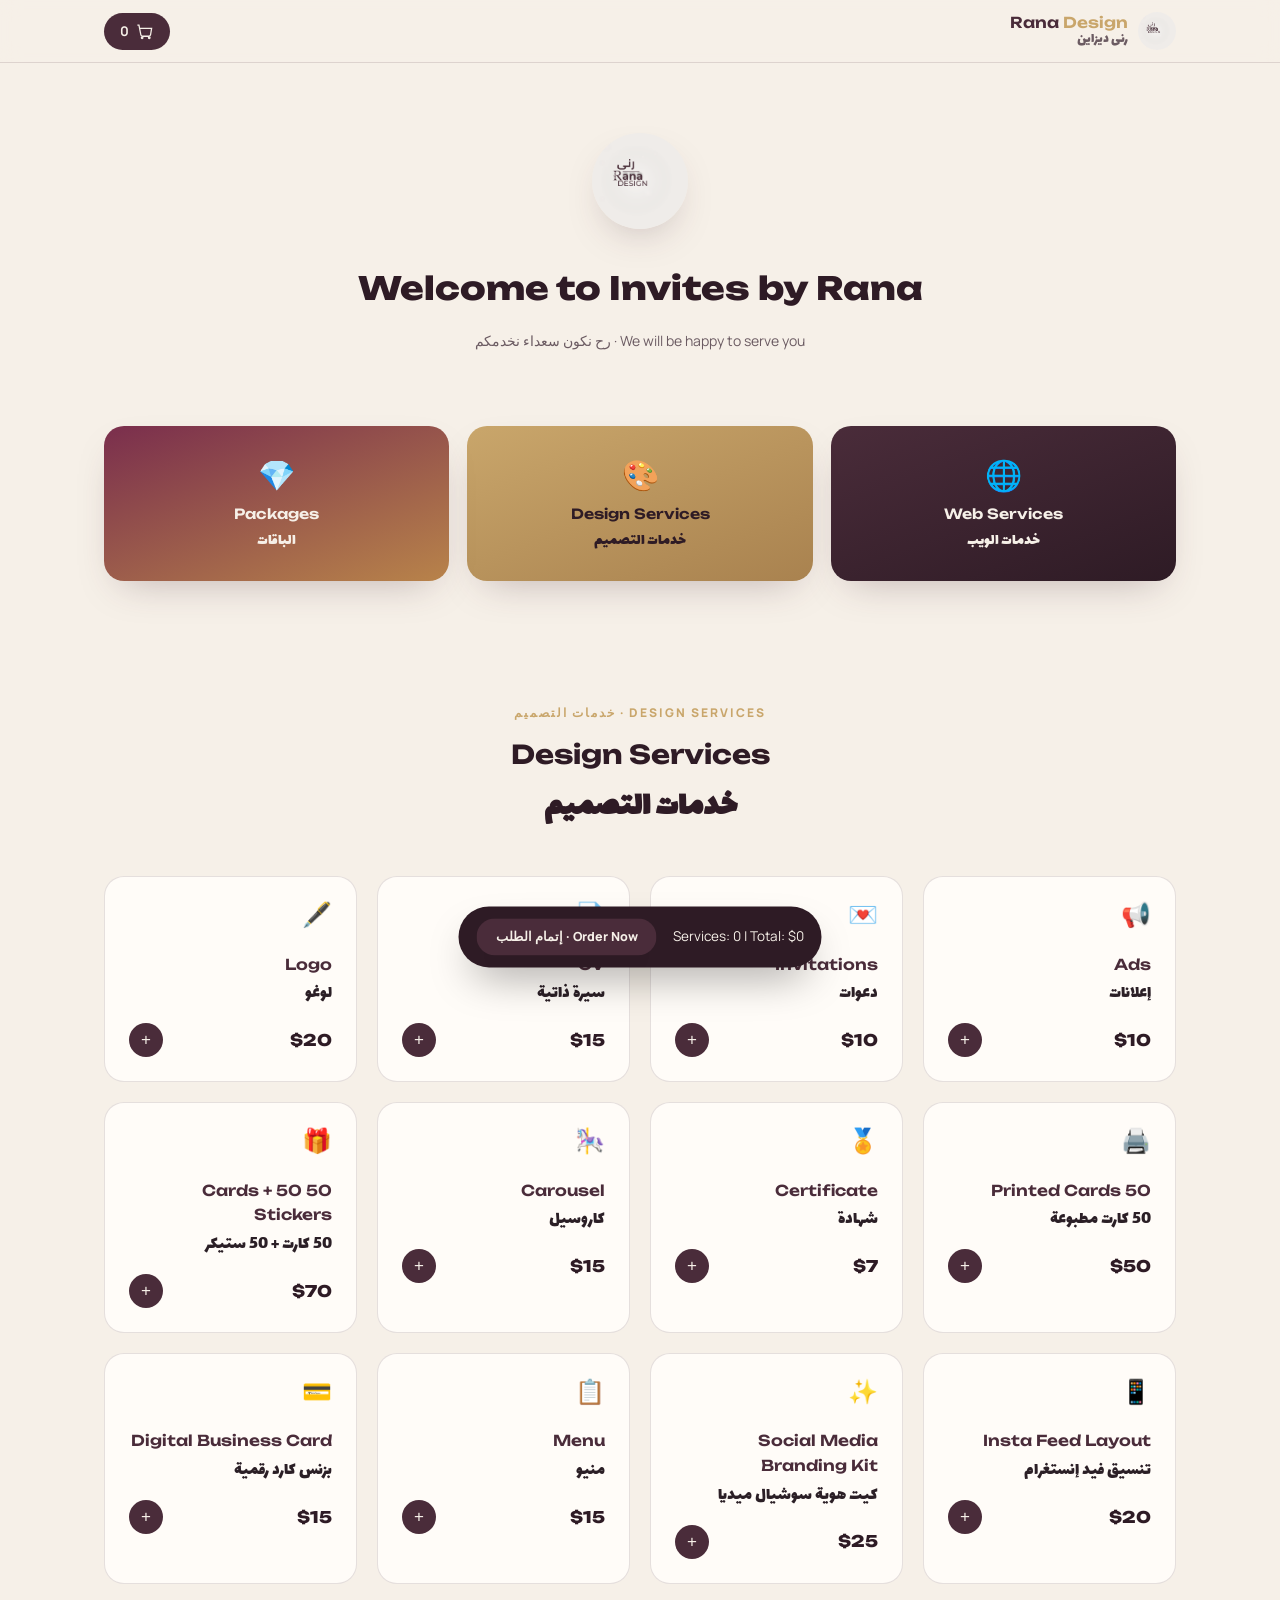
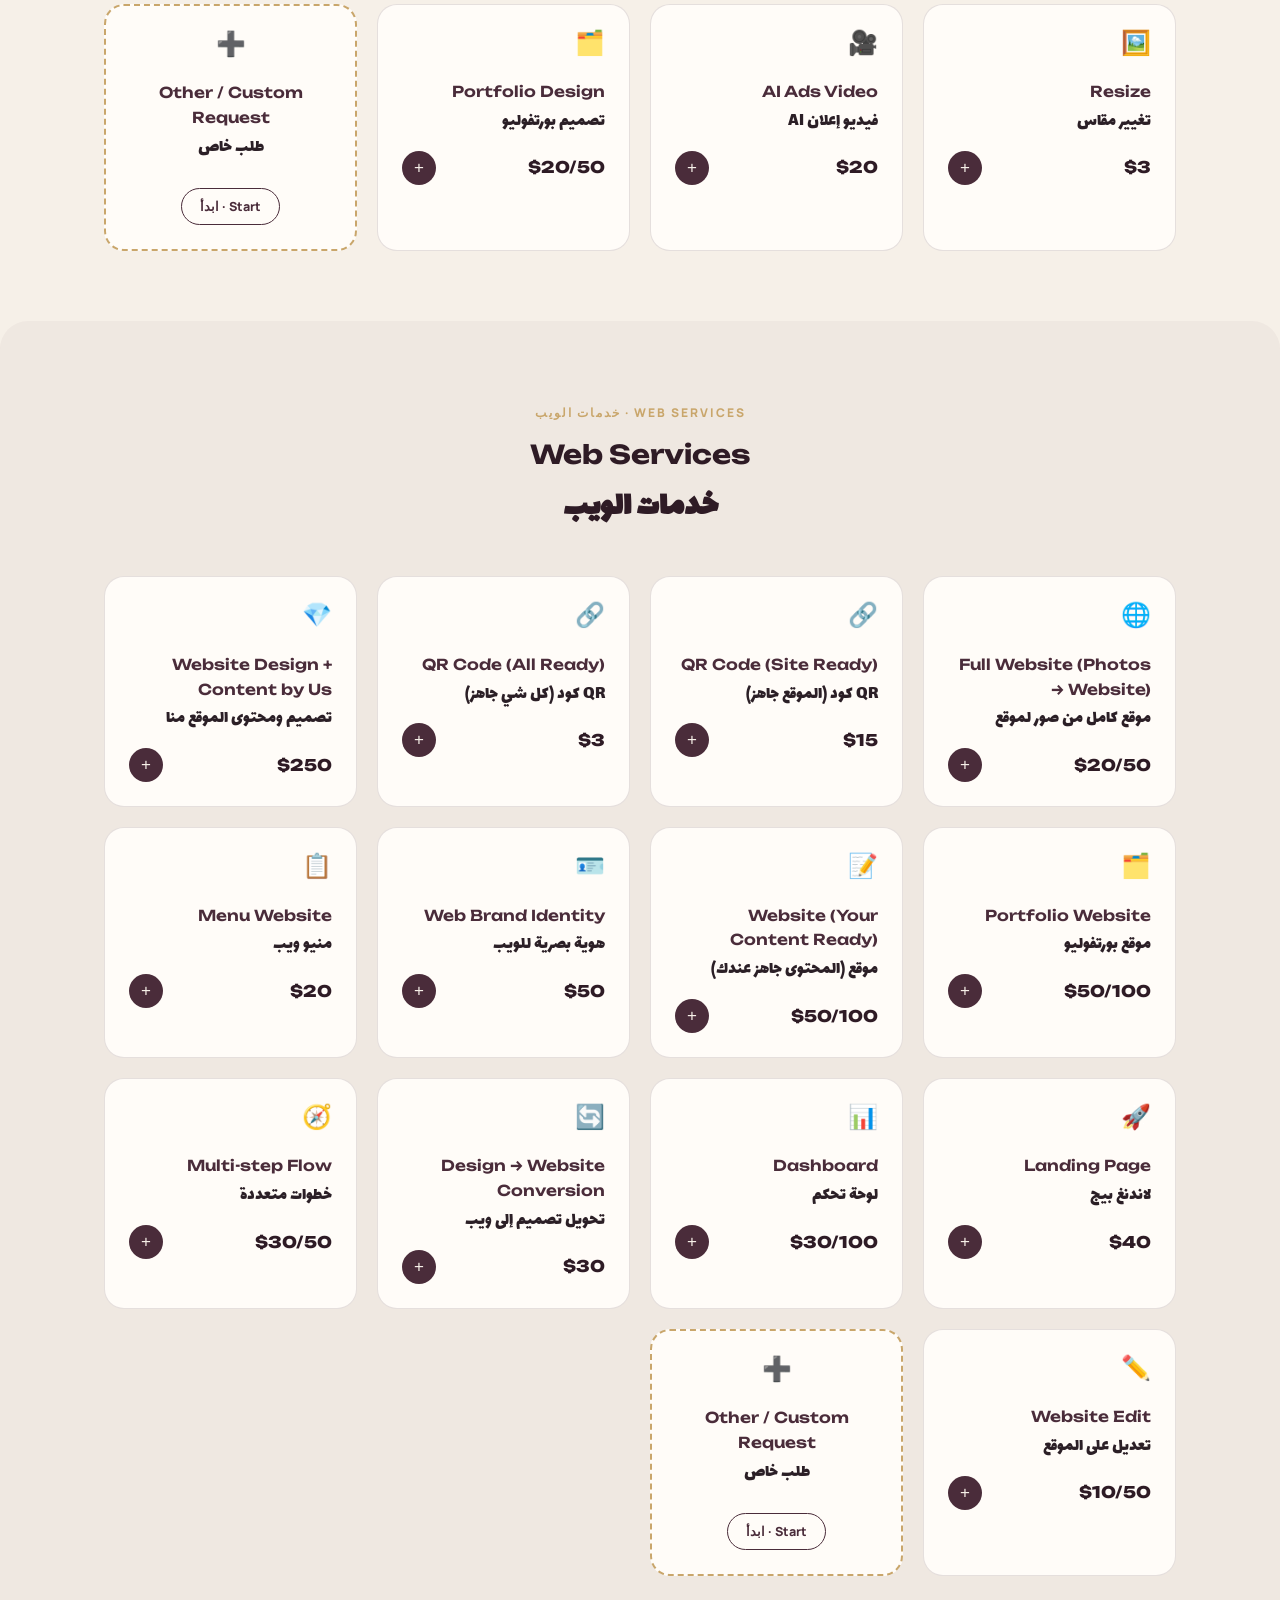
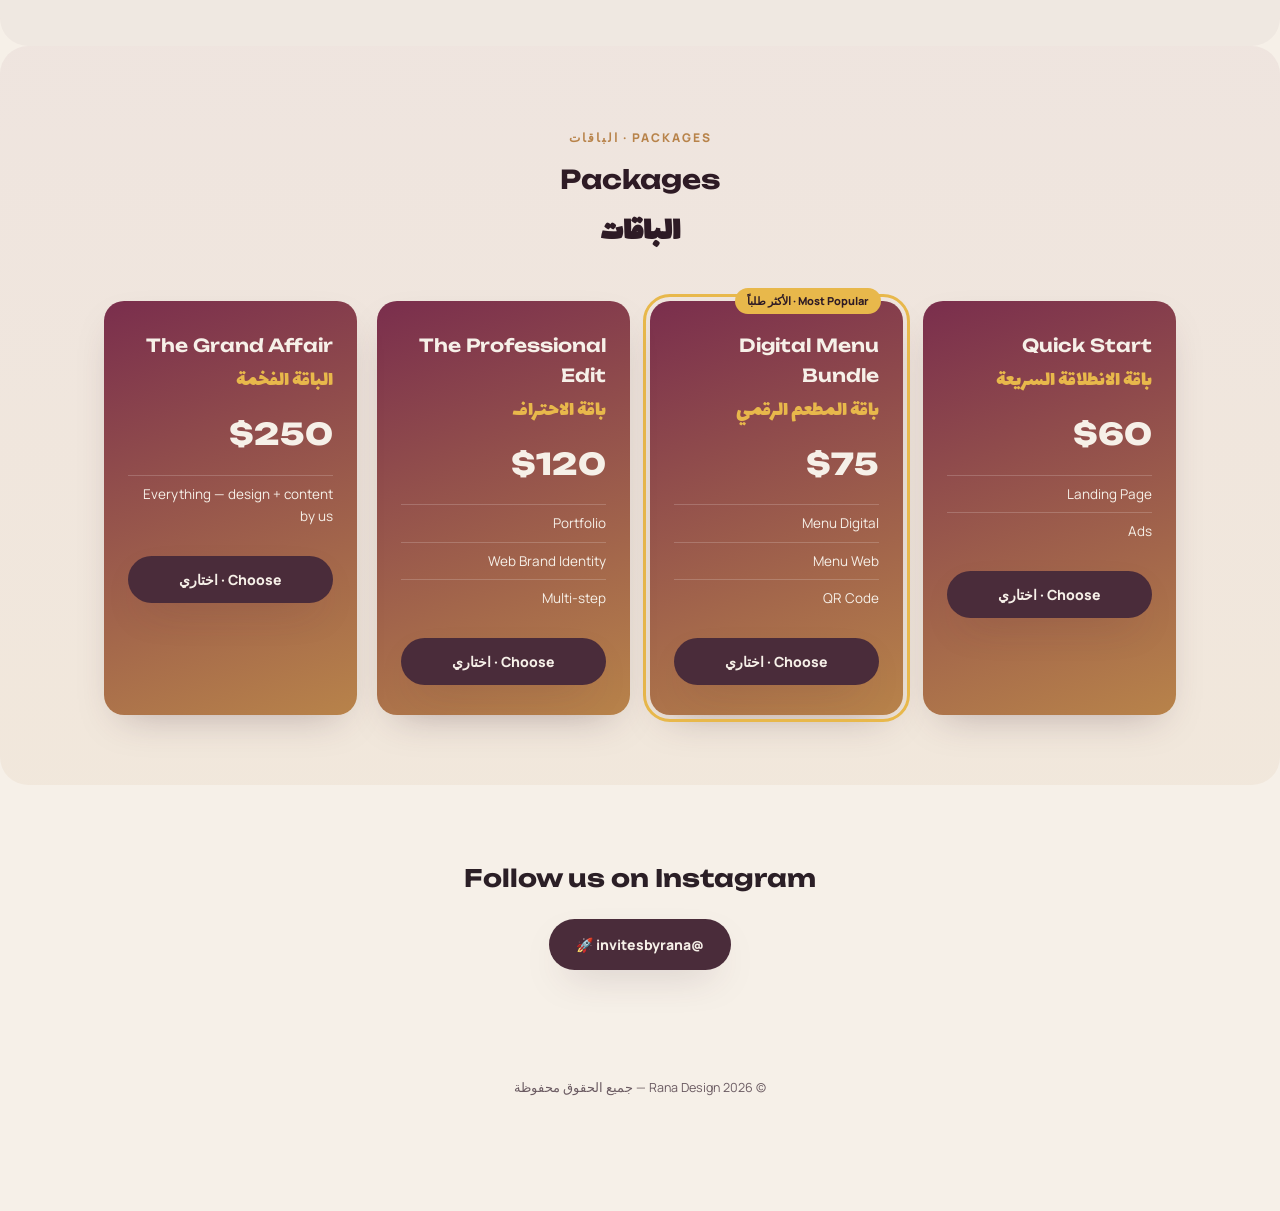
==== index.html @ 8f94059b "Add files via upload" ====
<!DOCTYPE html>
<html lang="ar" dir="rtl">
<head>
<meta charset="UTF-8">
<meta name="viewport" content="width=device-width, initial-scale=1.0">
<title>Rana Design | تصميم وتطوير ويب</title>
<link rel="preconnect" href="https://fonts.googleapis.com">
<link href="https://fonts.googleapis.com/css2?family=Unbounded:wght@400;600;800&family=Manrope:wght@400;600;800&family=Lalezar&family=Tajawal:wght@400;500;700;800&display=swap" rel="stylesheet">
<link rel="stylesheet" href="style.css">
</head>
<body>

<!-- ================= SPLASH INTRO ================= -->
<div class="splash" id="splash">
  <img src="logo.png" alt="Rana Design" class="splash-logo">
  <div class="splash-text">
    <p class="splash-en">Welcome to Invites by Rana</p>
    <p class="splash-sub">We will be happy to serve you · رح نكون سعداء نخدمكم</p>
  </div>
</div>

<!-- ================= HEADER ================= -->
<header class="site-header">
  <div class="wrap header-inner">
    <div class="brand">
      <img src="logo.png" alt="logo" class="brand-logo">
      <div class="brand-text">
        <span class="brand-en">Rana <em>Design</em></span>
        <span class="brand-ar">رنى ديزاين</span>
      </div>
    </div>
    <button class="cart-btn" id="cartBtn" aria-label="cart">
      <svg viewBox="0 0 24 24" width="19" height="19" fill="none" stroke="currentColor" stroke-width="1.6"><path d="M3 4h2l2.4 12.4a2 2 0 002 1.6h8.2a2 2 0 002-1.6L21 8H6"/><circle cx="9" cy="20" r="1"/><circle cx="18" cy="20" r="1"/></svg>
      <span id="cartCount">0</span>
    </button>
  </div>
</header>

<!-- ================= HERO ================= -->
<section class="hero">
  <div class="wrap hero-inner">
    <img src="logo.png" alt="Rana Design" class="hero-logo">
    <p class="hero-en">Welcome to Invites by Rana</p>
    <p class="hero-tagline">We will be happy to serve you · رح نكون سعداء نخدمكم</p>
  </div>
</section>

<!-- ================= 3-WAY QUICK NAV ================= -->
<section class="quicknav">
  <div class="wrap quicknav-grid">
    <button class="quicknav-card qn-web" data-target="web">
      <span class="qn-icon">🌐</span>
      <span class="qn-en">Web Services</span>
      <span class="qn-ar">خدمات الويب</span>
    </button>
    <button class="quicknav-card qn-design" data-target="designs">
      <span class="qn-icon">🎨</span>
      <span class="qn-en">Design Services</span>
      <span class="qn-ar">خدمات التصميم</span>
    </button>
    <button class="quicknav-card qn-packages" data-target="packages">
      <span class="qn-icon">💎</span>
      <span class="qn-en">Packages</span>
      <span class="qn-ar">الباقات</span>
    </button>
  </div>
</section>

<!-- ================= DESIGN SERVICES ================= -->
<section class="section" id="designs">
  <div class="wrap">
    <div class="section-head">
      <p class="eyebrow">Design Services · خدمات التصميم</p>
      <h2 class="en">Design Services</h2>
      <h2 class="ar">خدمات التصميم</h2>
    </div>
    <div class="grid grid-cards" id="designsGrid"></div>
  </div>
</section>

<!-- ================= WEB SERVICES ================= -->
<section class="section section-alt" id="web">
  <div class="wrap">
    <div class="section-head">
      <p class="eyebrow">Web Services · خدمات الويب</p>
      <h2 class="en">Web Services</h2>
      <h2 class="ar">خدمات الويب</h2>
    </div>
    <div class="grid grid-cards" id="webGrid"></div>
  </div>
</section>

<!-- ================= PACKAGES ================= -->
<section class="section section-packages" id="packages">
  <div class="wrap">
    <div class="section-head packages-head">
      <p class="eyebrow eyebrow-gold">Packages · الباقات</p>
      <h2 class="en">Packages</h2>
      <h2 class="ar">الباقات</h2>
    </div>
    <div class="grid grid-packages" id="packagesGrid"></div>
  </div>
</section>

<!-- ================= INSTAGRAM CTA ================= -->
<section class="section insta-cta">
  <div class="wrap insta-inner">
    <h2 class="en">Follow us on Instagram</h2>
    <a href="https://instagram.com/invitesbyrana" target="_blank" rel="noopener" class="btn btn-primary">@invitesbyrana 🚀</a>
  </div>
</section>

<footer class="site-footer">
  <div class="wrap">
    <p>© 2026 Rana Design — جميع الحقوق محفوظة</p>
  </div>
</footer>

<!-- ================= FLOATING CART BAR ================= -->
<div class="cart-bar" id="cartBar">
  <span id="cartBarText">Services: 0 | Total: $0</span>
  <button class="btn btn-primary btn-sm" id="checkoutOpenBtn">Order Now · إتمام الطلب</button>
</div>

<!-- ================= MULTI-STEP MODAL ================= -->
<div class="modal-overlay" id="modalOverlay">
  <div class="modal">
    <button class="modal-close" id="modalClose" aria-label="close">×</button>

    <div class="modal-head">
      <h3 class="en">Complete your order</h3>
      <h3 class="ar">إتمام الطلب</h3>
    </div>

    <div class="progress-track"><div class="progress-fill" id="progressFill"></div></div>
    <div class="steps-indicator" id="stepsIndicator">
      <span class="step-dot active" data-step="1">1</span>
      <span class="step-dot" data-step="2">2</span>
      <span class="step-dot" data-step="3">3</span>
      <span class="step-dot" data-step="4">4</span>
    </div>

    <div class="step-viewport">
      <!-- STEP 1 : NAME -->
      <div class="step-panel active" data-panel="1">
        <label><span class="en">Full Name</span><span class="ar">الاسم الكامل</span></label>
        <input type="text" id="custName" placeholder="Your name · اسمك">
        <label><span class="en">Phone Number</span><span class="ar">رقم الهاتف</span></label>
        <input type="tel" id="custPhone" placeholder="03 123 456">
        <div class="step-actions"><span></span><button class="btn btn-primary" data-next="2">Next · التالي</button></div>
      </div>

      <!-- STEP 2 : DETAILS -->
      <div class="step-panel" data-panel="2">
        <label><span class="en">What do you need?</span><span class="ar">شو بدك بالضبط؟</span></label>
        <textarea id="custDetails" rows="4" placeholder="Tell me more about your order... · احكيلي أكتر عن طلبك..."></textarea>
        <div class="step-actions"><button class="btn btn-outline" data-prev="1">Back · السابق</button><button class="btn btn-primary" data-next="3">Next · التالي</button></div>
      </div>

      <!-- STEP 3 : PAYMENT -->
      <div class="step-panel" data-panel="3">
        <label><span class="en">Payment Method</span><span class="ar">طريقة الدفع</span></label>
        <div class="pay-options">
          <label class="pay-opt"><input type="radio" name="pay" value="Wish Money" checked><span>Wish Money · ويش موني</span></label>
          <label class="pay-opt"><input type="radio" name="pay" value="Cash"><span>Cash · كاش</span></label>
        </div>
        <div class="step-actions"><button class="btn btn-outline" data-prev="2">Back · السابق</button><button class="btn btn-primary" data-next="4">Next · التالي</button></div>
      </div>

      <!-- STEP 4 : CONFIRM -->
      <div class="step-panel" data-panel="4">
        <div class="confirm-box">
          <div class="confirm-check">✓</div>
          <p class="en">Your order is ready!</p>
          <p class="ar">تم تجهيز طلبك بنجاح!</p>
          <p class="confirm-sub">Tap below to send your order details via WhatsApp · اضغط تحت لإرسال التفاصيل عبر واتساب</p>
        </div>
        <div class="step-actions"><button class="btn btn-outline" data-prev="3">Back · السابق</button>
          <button class="btn btn-whatsapp" id="sendWhatsapp">Send to WhatsApp · إرسال 🚀</button>
        </div>
      </div>
    </div>
  </div>
</div>

<script src="script.js"></script>
</body>
</html>
---- style.css ----
/* ============================================================
   DESIGN TOKENS
   ============================================================ */
:root {
  --plum: #4A2C3A;
  --plum-deep: #2E1B25;
  --cream: #F6F0E8;          /* single background for the whole site */
  --cream-card: #FFFCF8;
  --gold: #C9A66B;
  --gold-bright: #E8B84B;
  --ink: #2B1F26;
  --ink-soft: #6B5B62;
  --line: rgba(74, 44, 58, 0.14);

  /* packages get a jewel-tone identity, distinct from web/design */
  --pkg-a: #7A2E4D;
  --pkg-b: #B8834A;

  --font-en-display: 'Unbounded', sans-serif;
  --font-ar-display: 'Lalezar', sans-serif;
  --font-en-body: 'Manrope', sans-serif;
  --font-ar-body: 'Tajawal', sans-serif;

  --radius: 20px;
  --shadow: 0 16px 40px -18px rgba(74, 44, 58, 0.35);
}

* { box-sizing: border-box; }
html { scroll-behavior: smooth; }

body {
  margin: 0;
  background: var(--cream);
  color: var(--ink);
  font-family: var(--font-ar-body), var(--font-en-body);
  line-height: 1.65;
  -webkit-font-smoothing: antialiased;
  overflow-x: hidden;
}

.wrap { max-width: 1120px; margin: 0 auto; padding: 0 24px; }

/* dual language helper: EN styled with EN display font, AR with AR display font */
.en { font-family: var(--font-en-display); }
.ar { font-family: var(--font-ar-display); }

/* ============================================================
   SPLASH INTRO ANIMATION
   ============================================================ */
.splash {
  position: fixed; inset: 0; z-index: 999;
  background: radial-gradient(circle at 50% 40%, var(--plum) 0%, var(--plum-deep) 100%);
  display: flex; flex-direction: column; align-items: center; justify-content: center;
  gap: 28px;
  animation: splashOut 0.8s ease 2.6s forwards;
}
.splash-logo {
  width: 120px; height: 120px; object-fit: contain;
  border-radius: 50%;
  background: var(--cream);
  padding: 14px;
  animation: splashLogoIn 1s cubic-bezier(.2,.9,.3,1.3) both;
  box-shadow: 0 0 0 8px rgba(201,166,107,0.15);
}
.splash-text { text-align: center; }
.splash-en {
  font-family: var(--font-en-display); font-weight: 600; font-size: 22px;
  color: var(--cream); margin: 0 0 8px;
  opacity: 0; animation: splashTextIn .8s ease .6s forwards;
}
.splash-ar {
  font-family: var(--font-ar-display); font-size: 28px;
  color: var(--gold-bright); margin: 0 0 10px;
  opacity: 0; animation: splashTextIn .8s ease .9s forwards;
}
.splash-sub {
  font-family: var(--font-en-body); font-size: 13px; letter-spacing: 0.5px;
  color: rgba(246,240,232,0.75); margin: 0;
  opacity: 0; animation: splashTextIn .8s ease 1.2s forwards;
}
@keyframes splashLogoIn { from { opacity: 0; transform: scale(.4) rotate(-15deg);} to { opacity: 1; transform: scale(1) rotate(0);} }
@keyframes splashTextIn { from { opacity: 0; transform: translateY(14px);} to { opacity: 1; transform: translateY(0);} }
@keyframes splashOut { to { opacity: 0; visibility: hidden; pointer-events: none; } }

/* ============================================================
   HEADER
   ============================================================ */
.site-header {
  position: sticky; top: 0; z-index: 40;
  background: rgba(246,240,232,0.88);
  backdrop-filter: blur(10px);
  border-bottom: 1px solid var(--line);
}
.header-inner { display: flex; align-items: center; justify-content: space-between; padding: 12px 24px; }
.brand { display: flex; align-items: center; gap: 10px; }
.brand-logo { width: 38px; height: 38px; border-radius: 50%; object-fit: cover; }
.brand-text { display: flex; flex-direction: column; line-height: 1.1; }
.brand-en { font-family: var(--font-en-display); font-weight: 600; font-size: 15px; color: var(--plum); }
.brand-en em { font-style: normal; color: var(--gold); }
.brand-ar { font-family: var(--font-ar-display); font-size: 14px; color: var(--ink-soft); }

.cart-btn {
  display: flex; align-items: center; gap: 6px;
  background: var(--plum); color: var(--cream);
  border: none; border-radius: 999px; padding: 9px 16px; cursor: pointer;
  font-family: var(--font-en-body); font-weight: 700;
  transition: transform .15s ease;
}
.cart-btn:hover { transform: translateY(-2px); }

/* ============================================================
   HERO
   ============================================================ */
.hero { padding: 70px 0 50px; text-align: center; }
.hero-logo {
  width: 96px; height: 96px; border-radius: 50%; object-fit: cover;
  margin-bottom: 22px; box-shadow: var(--shadow);
  animation: floatY 4s ease-in-out infinite;
}
@keyframes floatY { 0%,100% { transform: translateY(0);} 50% { transform: translateY(-8px);} }
.hero-en { font-family: var(--font-en-display); font-weight: 800; font-size: clamp(22px,3.4vw,32px); color: var(--plum-deep); margin: 0 0 6px; }
.hero-ar { font-family: var(--font-ar-display); font-size: clamp(28px,4.4vw,44px); color: var(--gold); margin: 0 0 14px; }
.hero-tagline { font-family: var(--font-en-body); color: var(--ink-soft); font-size: 14px; }

/* ============================================================
   QUICK NAV (3-way)
   ============================================================ */
.quicknav { padding: 10px 0 40px; }
.quicknav-grid { display: grid; grid-template-columns: repeat(3, 1fr); gap: 18px; }
.quicknav-card {
  border: none; cursor: pointer;
  border-radius: var(--radius);
  padding: 28px 16px;
  display: flex; flex-direction: column; align-items: center; gap: 6px;
  font-family: var(--font-en-body);
  transition: transform .2s ease, box-shadow .2s ease;
  box-shadow: var(--shadow);
}
.quicknav-card:hover { transform: translateY(-6px) scale(1.02); }
.qn-icon { font-size: 30px; margin-bottom: 4px; }
.qn-en { font-family: var(--font-en-display); font-weight: 600; font-size: 14px; }
.qn-ar { font-family: var(--font-ar-display); font-size: 16px; }
.qn-web { background: linear-gradient(160deg, var(--plum), var(--plum-deep)); color: var(--cream); }
.qn-design { background: linear-gradient(160deg, var(--gold), #a9824f); color: var(--plum-deep); }
.qn-packages { background: linear-gradient(160deg, var(--pkg-a), var(--pkg-b)); color: var(--cream); }

.section-flash { animation: flashHighlight 1s ease; }
@keyframes flashHighlight {
  0% { box-shadow: 0 0 0 0 rgba(201,166,107,0.5); }
  50% { box-shadow: 0 0 0 14px rgba(201,166,107,0); }
  100% { box-shadow: 0 0 0 0 rgba(201,166,107,0); }
}

/* ============================================================
   SECTIONS
   ============================================================ */
.section { padding: 70px 0; border-radius: 28px; }
.section-alt { background: rgba(74,44,58,0.04); }
.section-head { text-align: center; max-width: 560px; margin: 0 auto 40px; }
.eyebrow { font-family: var(--font-en-body); color: var(--gold); font-weight: 800; letter-spacing: 2px; font-size: 12px; text-transform: uppercase; margin-bottom: 10px; }
.eyebrow-gold { color: var(--pkg-b); }
.section-head h2.en { font-size: clamp(20px,3vw,26px); color: var(--plum-deep); margin: 4px 0; }
.section-head h2.ar { font-size: clamp(26px,4vw,34px); color: var(--plum-deep); margin: 0; }

/* scroll reveal */
.reveal { opacity: 0; transform: translateY(24px); transition: opacity .6s ease, transform .6s ease; }
.reveal.visible { opacity: 1; transform: translateY(0); }

/* ============================================================
   CARDS (designs / web)
   ============================================================ */
.grid { display: grid; gap: 20px; }
.grid-cards { grid-template-columns: repeat(auto-fit, minmax(230px, 1fr)); }
.card {
  background: var(--cream-card);
  border: 1px solid var(--line);
  border-radius: var(--radius);
  padding: 24px;
  transition: transform .2s ease, box-shadow .2s ease;
}
.card:hover { transform: translateY(-5px); box-shadow: var(--shadow); }
.card-icon { font-size: 24px; margin-bottom: 12px; }
.card-name-en { font-family: var(--font-en-display); font-weight: 600; font-size: 15px; color: var(--plum); display: block; }
.card-name-ar { font-family: var(--font-ar-display); font-size: 18px; color: var(--ink); display: block; margin: 2px 0 14px; }
.card-foot { display: flex; align-items: center; justify-content: space-between; gap: 10px; }
.card-price { font-weight: 800; color: var(--plum-deep); font-family: var(--font-en-display); font-size: 16px; white-space: nowrap; }
.card-price-input {
  width: 64px; padding: 6px 8px; border-radius: 8px; border: 1px solid var(--line);
  font-family: var(--font-en-body); font-size: 13px; text-align: center;
}
.card-add {
  background: var(--plum); color: var(--cream);
  border: none; border-radius: 999px; width: 34px; height: 34px; font-size: 17px; cursor: pointer;
  transition: transform .15s ease;
}
.card-add:hover { transform: scale(1.12); }
.card-add.added { background: var(--olive, #7A8B6F); animation: popIn .3s ease; }
@keyframes popIn { 0% { transform: scale(1);} 50% { transform: scale(1.35);} 100% { transform: scale(1);} }

/* ============================================================
   PACKAGES — distinct, eye-catching identity
   ============================================================ */
.section-packages { background: linear-gradient(180deg, rgba(122,46,77,0.06), rgba(184,131,74,0.08)); }
.grid-packages { grid-template-columns: repeat(auto-fit, minmax(250px, 1fr)); }
.package {
  background: linear-gradient(160deg, var(--pkg-a), var(--pkg-b));
  color: var(--cream);
  border-radius: var(--radius);
  padding: 30px 24px;
  position: relative;
  box-shadow: var(--shadow);
  transition: transform .2s ease;
}
.package:hover { transform: translateY(-6px); }
.package.featured { outline: 3px solid var(--gold-bright); outline-offset: 4px; }
.package .badge {
  position: absolute; top: -13px; inset-inline-start: 22px;
  background: var(--gold-bright); color: var(--plum-deep);
  font-family: var(--font-en-body);
  font-size: 11px; font-weight: 800; padding: 4px 12px; border-radius: 999px;
}
.package .pkg-name-en { font-family: var(--font-en-display); font-weight: 600; font-size: 18px; display: block; }
.package .pkg-name-ar { font-family: var(--font-ar-display); font-size: 22px; display: block; margin: 2px 0 10px; color: var(--gold-bright); }
.package .price { font-size: 30px; font-family: var(--font-en-display); font-weight: 800; margin: 10px 0 16px; }
.package ul { list-style: none; padding: 0; margin: 0 0 22px; }
.package li { padding: 7px 0; font-size: 13.5px; border-top: 1px solid rgba(255,255,255,0.18); font-family: var(--font-en-body); }
.package .btn { width: 100%; text-align: center; }

/* ============================================================
   BUTTONS
   ============================================================ */
.btn {
  display: inline-block; padding: 13px 26px; border-radius: 999px;
  font-family: var(--font-en-body); font-weight: 800; font-size: 14px;
  text-decoration: none; cursor: pointer; border: 1px solid transparent;
  transition: transform .15s ease, box-shadow .15s ease;
}
.btn:hover { transform: translateY(-2px); }
.btn-primary { background: var(--plum); color: var(--cream); box-shadow: var(--shadow); }
.btn-outline { background: transparent; color: var(--plum); border-color: var(--plum); }
.btn-whatsapp { background: #4c8c5a; color: white; }
.btn-sm { padding: 9px 18px; font-size: 12.5px; }

/* ============================================================
   INSTAGRAM CTA
   ============================================================ */
.insta-cta { text-align: center; }
.insta-cta h2.en { margin-top: 4px; }
.insta-cta h2.ar { margin-bottom: 18px; }

.site-footer { padding: 26px 0 100px; text-align: center; color: var(--ink-soft); font-size: 12.5px; font-family: var(--font-en-body); }

/* ============================================================
   FLOATING CART BAR
   ============================================================ */
.cart-bar {
  position: fixed; bottom: 18px; left: 50%;
  transform: translateX(-50%) translateY(140%);
  background: var(--plum-deep); color: var(--cream);
  padding: 12px 18px; border-radius: 999px;
  display: flex; align-items: center; gap: 16px;
  box-shadow: 0 20px 44px -14px rgba(0,0,0,0.4);
  z-index: 30; transition: transform .35s cubic-bezier(.2,.9,.3,1.3);
  font-family: var(--font-en-body); font-size: 13.5px;
}
.cart-bar.visible { transform: translateX(-50%) translateY(0); }

/* ============================================================
   MULTI-STEP MODAL
   ============================================================ */
.modal-overlay {
  position: fixed; inset: 0; background: rgba(46,27,37,0.6);
  display: flex; align-items: center; justify-content: center; z-index: 60;
  opacity: 0; pointer-events: none; transition: opacity .25s ease;
}
.modal-overlay.open { opacity: 1; pointer-events: auto; }
.modal {
  background: var(--cream-card);
  border-radius: 24px; padding: 32px;
  width: 92%; max-width: 460px; max-height: 88vh; overflow-y: auto;
  position: relative;
  transform: scale(.9) translateY(20px); opacity: 0;
  transition: transform .3s cubic-bezier(.2,.9,.3,1.3), opacity .3s ease;
}
.modal-overlay.open .modal { transform: scale(1) translateY(0); opacity: 1; }
.modal-close { position: absolute; top: 16px; inset-inline-end: 18px; background: none; border: none; font-size: 24px; cursor: pointer; color: var(--ink-soft); }
.modal-head { text-align: center; margin-bottom: 20px; }
.modal-head h3.en { font-size: 17px; color: var(--plum-deep); margin: 0; }
.modal-head h3.ar { font-size: 20px; color: var(--gold); margin: 2px 0 0; }

.progress-track { height: 4px; background: var(--line); border-radius: 999px; margin-bottom: 14px; overflow: hidden; }
.progress-fill { height: 100%; width: 25%; background: linear-gradient(90deg, var(--gold), var(--pkg-a)); transition: width .4s ease; }

.steps-indicator { display: flex; justify-content: center; gap: 10px; margin-bottom: 26px; }
.step-dot {
  width: 28px; height: 28px; border-radius: 50%;
  display: flex; align-items: center; justify-content: center;
  background: var(--line); color: var(--ink-soft); font-size: 12px; font-weight: 800;
  font-family: var(--font-en-body);
  transition: background .3s ease, color .3s ease, transform .3s ease;
}
.step-dot.active { background: var(--plum); color: var(--cream); transform: scale(1.12); }

.step-viewport { position: relative; overflow: hidden; }
.step-panel {
  display: none;
  animation: stepIn .4s cubic-bezier(.2,.9,.3,1.1);
}
.step-panel.active { display: block; }
@keyframes stepIn { from { opacity: 0; transform: translateX(18px); } to { opacity: 1; transform: translateX(0); } }

.step-panel label { display: flex; gap: 6px; font-size: 12.5px; font-weight: 800; color: var(--plum); margin: 14px 0 6px; font-family: var(--font-en-body); }
.step-panel label .ar { font-family: var(--font-ar-display); font-weight: 400; font-size: 14px; color: var(--ink-soft); }
.step-panel input, .step-panel textarea {
  width: 100%; padding: 12px 14px; border-radius: 12px; border: 1px solid var(--line);
  background: white; font-family: var(--font-en-body); font-size: 14px;
  transition: box-shadow .2s ease;
}
.step-panel input:focus, .step-panel textarea:focus { outline: none; box-shadow: 0 0 0 3px rgba(201,166,107,0.3); }

.pay-options { display: flex; flex-direction: column; gap: 10px; }
.pay-opt { display: flex; align-items: center; gap: 8px; font-size: 13.5px; font-weight: 600; border: 1px solid var(--line); border-radius: 12px; padding: 12px 14px; font-family: var(--font-en-body); cursor: pointer; }

.step-actions { display: flex; justify-content: space-between; margin-top: 22px; }

.confirm-box { text-align: center; padding: 10px 0 20px; }
.confirm-check {
  width: 60px; height: 60px; border-radius: 50%;
  background: #4c8c5a; color: white; font-size: 28px;
  display: flex; align-items: center; justify-content: center;
  margin: 0 auto 16px;
  animation: checkPop .5s cubic-bezier(.2,.9,.3,1.4), pulseRing 1.8s ease-in-out infinite .5s;
}
@keyframes checkPop { from { transform: scale(0); opacity: 0; } to { transform: scale(1); opacity: 1; } }
@keyframes pulseRing { 0%,100% { box-shadow: 0 0 0 0 rgba(76,140,90,0.35); } 50% { box-shadow: 0 0 0 10px rgba(76,140,90,0); } }
.confirm-box p.en { font-size: 16px; font-weight: 700; color: var(--plum); margin: 0; }
.confirm-box p.ar { font-size: 19px; color: var(--gold); margin: 2px 0 10px; }
.confirm-sub { color: var(--ink-soft); font-size: 12.5px; font-family: var(--font-en-body); }

/* ============================================================
   RESPONSIVE
   ============================================================ */
@media (max-width: 720px) {
  .quicknav-grid { grid-template-columns: 1fr; }
  .header-inner { padding: 12px 16px; }
  .section { padding: 50px 0; }
  .hero { padding: 50px 0 34px; }
}
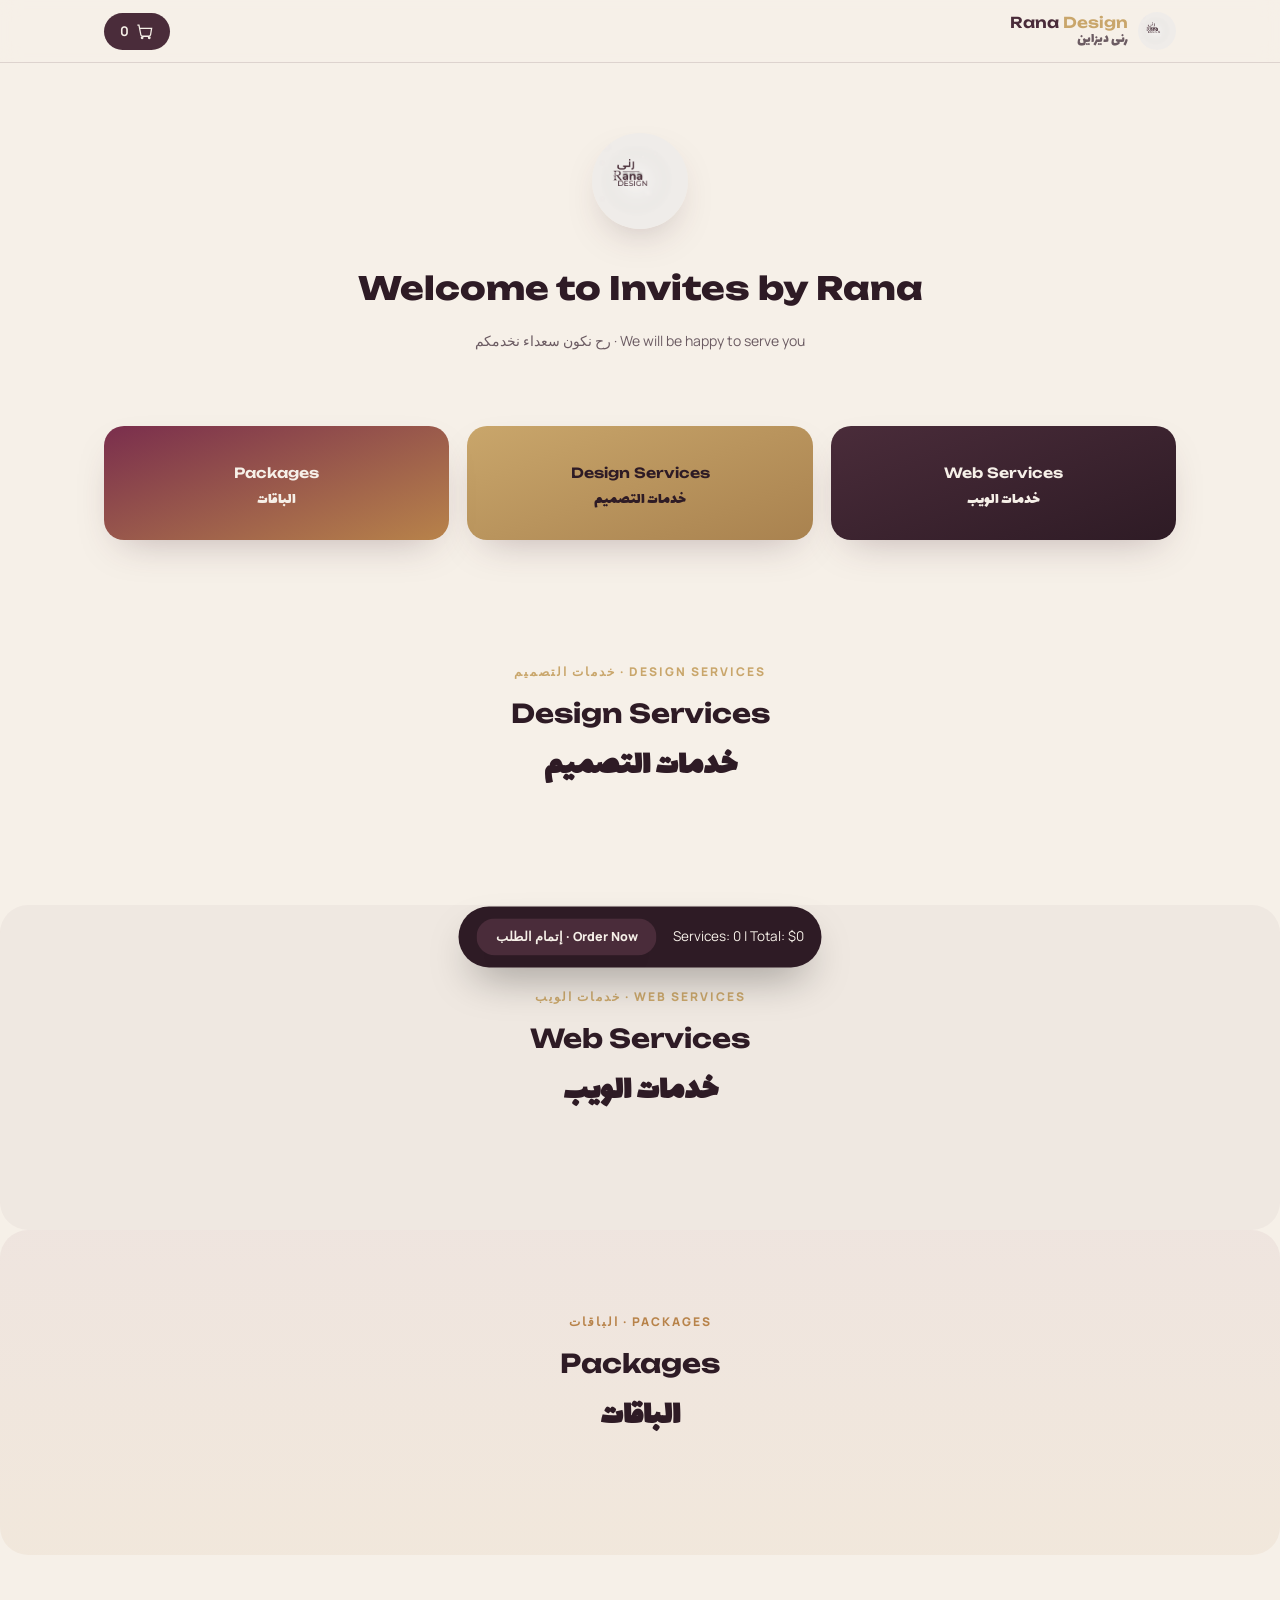
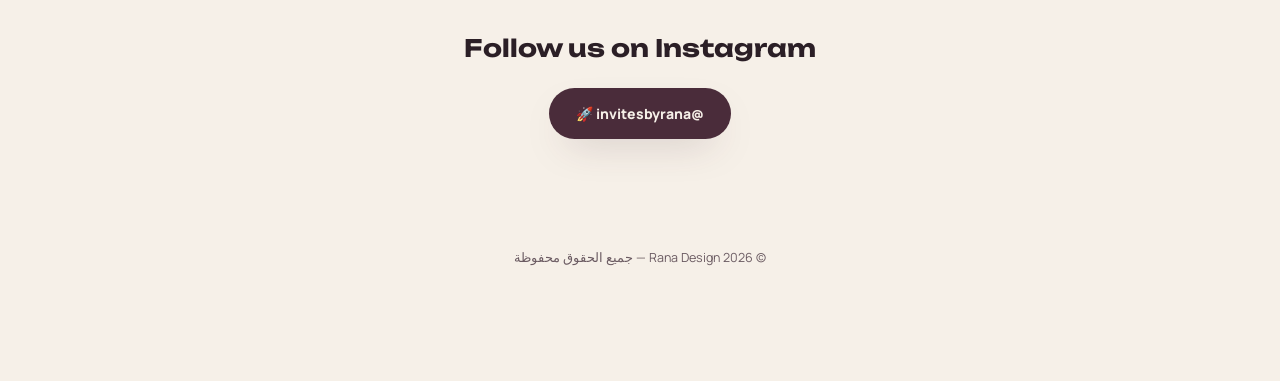
==== commit 28122813: "Update index.html" ====
--- a/index.html
+++ b/index.html
@@ -3,7 +3,7 @@
 <head>
 <meta charset="UTF-8">
 <meta name="viewport" content="width=device-width, initial-scale=1.0">
-<title>Rana Design | تصميم وتطوير ويب</title>
+<title>Rana Design</title>
 <link rel="preconnect" href="https://fonts.googleapis.com">
 <link href="https://fonts.googleapis.com/css2?family=Unbounded:wght@400;600;800&family=Manrope:wght@400;600;800&family=Lalezar&family=Tajawal:wght@400;500;700;800&display=swap" rel="stylesheet">
 <link rel="stylesheet" href="style.css">
@@ -49,17 +49,17 @@
 <section class="quicknav">
   <div class="wrap quicknav-grid">
     <button class="quicknav-card qn-web" data-target="web">
-      <span class="qn-icon">🌐</span>
+      <span class="qn-icon"></span>
       <span class="qn-en">Web Services</span>
       <span class="qn-ar">خدمات الويب</span>
     </button>
     <button class="quicknav-card qn-design" data-target="designs">
-      <span class="qn-icon">🎨</span>
+      <span class="qn-icon"></span>
       <span class="qn-en">Design Services</span>
       <span class="qn-ar">خدمات التصميم</span>
     </button>
     <button class="quicknav-card qn-packages" data-target="packages">
-      <span class="qn-icon">💎</span>
+      <span class="qn-icon"></span>
       <span class="qn-en">Packages</span>
       <span class="qn-ar">الباقات</span>
     </button>
@@ -185,4 +185,4 @@
 
 <script src="script.js"></script>
 </body>
-</html>+</html>
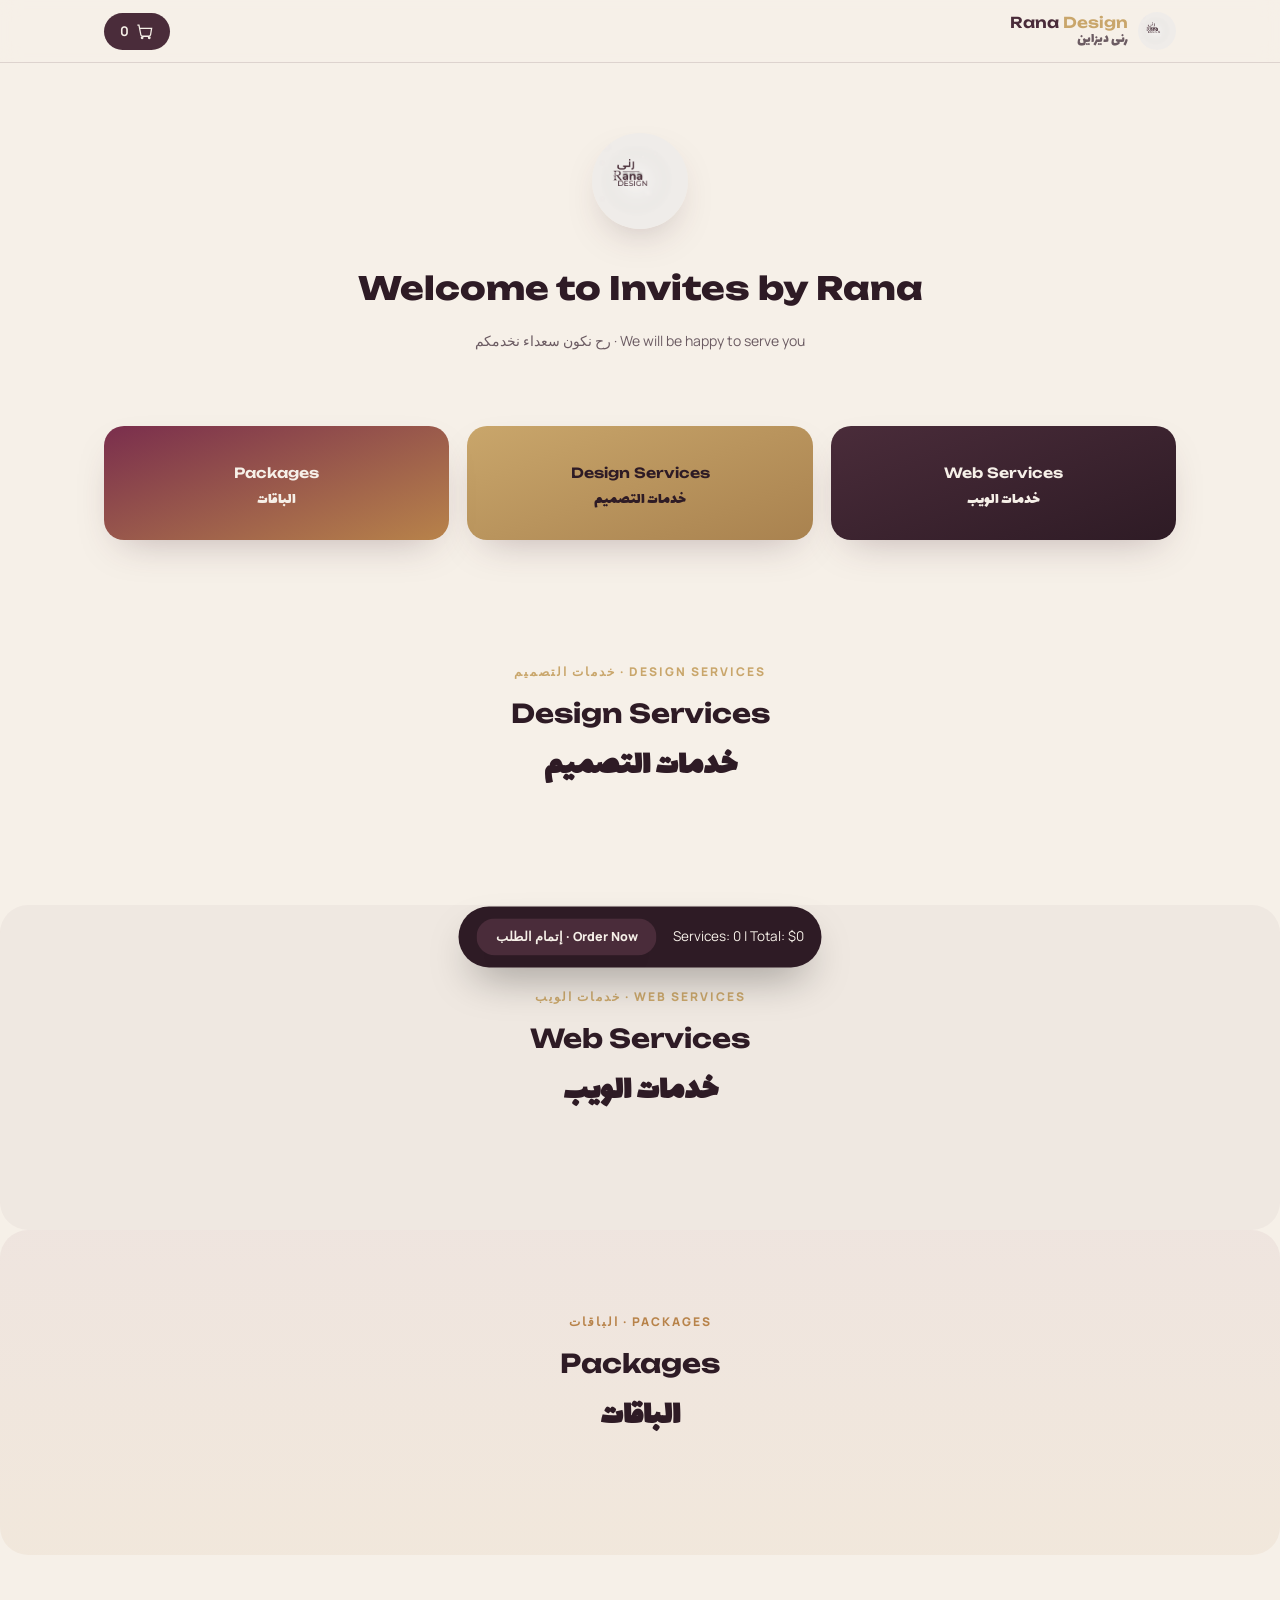
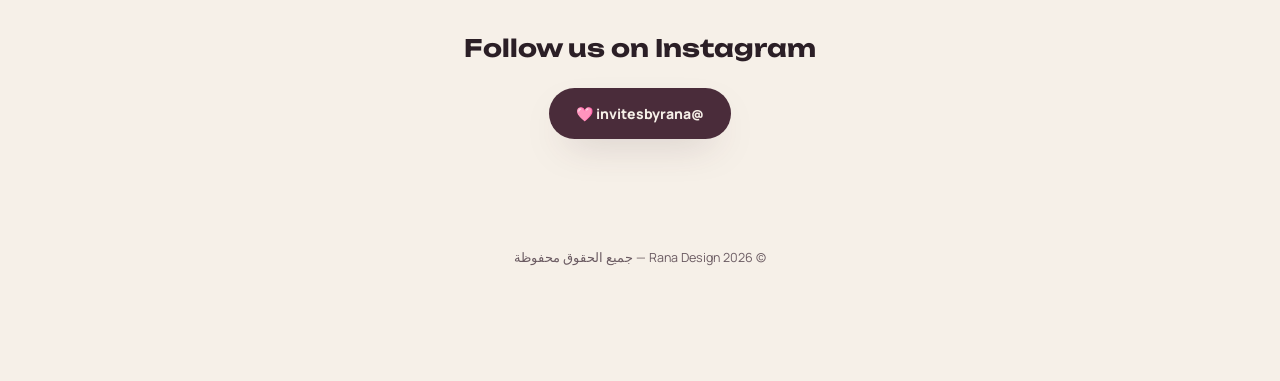
==== commit 583d5197: "Update index.html" ====
--- a/index.html
+++ b/index.html
@@ -106,7 +106,7 @@
 <section class="section insta-cta">
   <div class="wrap insta-inner">
     <h2 class="en">Follow us on Instagram</h2>
-    <a href="https://instagram.com/invitesbyrana" target="_blank" rel="noopener" class="btn btn-primary">@invitesbyrana 🚀</a>
+    <a href="https://instagram.com/invitesbyrana" target="_blank" rel="noopener" class="btn btn-primary">@invitesbyrana 🩷</a>
   </div>
 </section>
 
